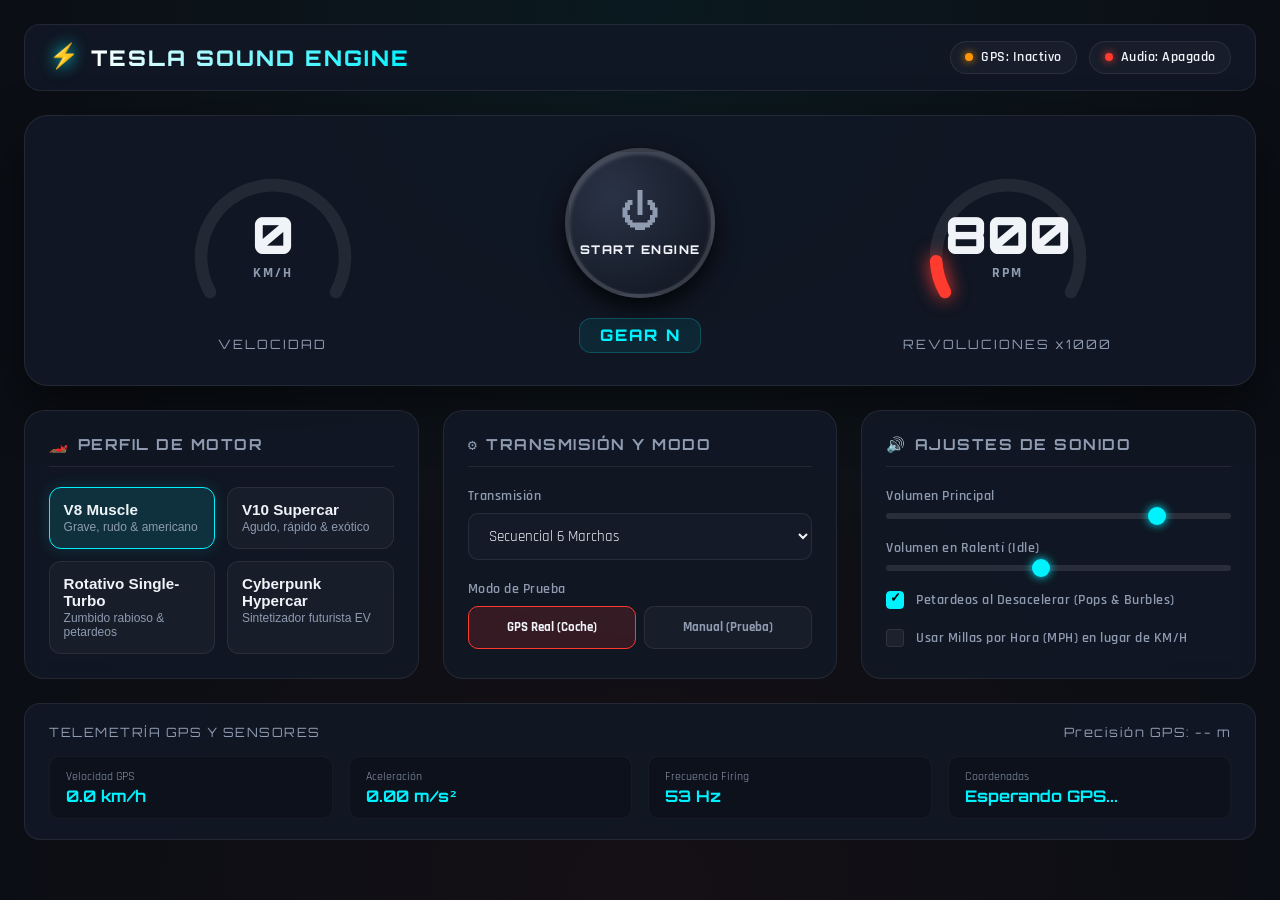
==== index.html @ ee9e255f "Initial commit: Tesla Engine Sound Simulator" ====
<!DOCTYPE html>
<html lang="es">
<head>
  <meta charset="UTF-8" />
  <meta name="viewport" content="width=device-width, initial-scale=1.0, maximum-scale=1.0, user-scalable=no" />
  <title>Tesla Engine Sound Simulator</title>
  <link rel="stylesheet" href="styles.css" />
  <link rel="preconnect" href="https://fonts.googleapis.com">
  <link rel="preconnect" href="https://fonts.gstatic.com" crossorigin>
  <link href="https://fonts.googleapis.com/css2?family=Orbitron:wght@400;600;800;900&family=Rajdhani:wght@500;600;700&display=swap" rel="stylesheet">
</head>
<body>
  <div class="app-container">
    <!-- Header Bar -->
    <header class="top-bar">
      <div class="brand">
        <span class="logo-icon">⚡</span>
        <h1>TESLA SOUND ENGINE</h1>
      </div>
      <div class="status-badges">
        <div id="gps-status" class="badge badge-warning">
          <span class="dot"></span> <span id="gps-status-text">GPS: Inactivo</span>
        </div>
        <div id="audio-status" class="badge badge-danger">
          <span class="dot"></span> <span id="audio-status-text">Audio: Apagado</span>
        </div>
      </div>
    </header>

    <!-- Main Dashboard -->
    <main class="dashboard">
      <!-- Instrument Cluster -->
      <section class="cluster">
        <!-- Speedometer Gauge -->
        <div class="gauge-card speed-card">
          <div class="gauge-display">
            <svg class="gauge-svg" viewBox="0 0 200 200">
              <path class="gauge-bg" d="M 30 160 A 80 80 0 1 1 170 160" />
              <path id="speed-gauge-fill" class="gauge-fill speed-fill" d="M 30 160 A 80 80 0 1 1 170 160" stroke-dasharray="380" stroke-dashoffset="380" />
            </svg>
            <div class="gauge-center">
              <span id="speed-value" class="value-huge">0</span>
              <span id="unit-label" class="unit-text">KM/H</span>
            </div>
          </div>
          <div class="gauge-footer">VELOCIDAD</div>
        </div>

        <!-- Start / Ignition Power Button -->
        <div class="ignition-center">
          <button id="btn-ignition" class="ignition-btn">
            <div class="btn-inner">
              <span class="power-icon">⏻</span>
              <span class="btn-text" id="ignition-text">START ENGINE</span>
            </div>
          </button>
          <div class="gear-badge" id="gear-indicator">GEAR N</div>
        </div>

        <!-- Tachometer (RPM) Gauge -->
        <div class="gauge-card rpm-card">
          <div class="gauge-display">
            <svg class="gauge-svg" viewBox="0 0 200 200">
              <path class="gauge-bg" d="M 30 160 A 80 80 0 1 1 170 160" />
              <path id="rpm-gauge-fill" class="gauge-fill rpm-fill" d="M 30 160 A 80 80 0 1 1 170 160" stroke-dasharray="380" stroke-dashoffset="380" />
            </svg>
            <div class="gauge-center">
              <span id="rpm-value" class="value-huge">800</span>
              <span class="unit-text">RPM</span>
            </div>
          </div>
          <div class="gauge-footer">REVOLUCIONES x1000</div>
        </div>
      </section>

      <!-- Control Panels & Settings -->
      <section class="controls-grid">
        <!-- Sound & Engine Preset Selection -->
        <div class="panel-card">
          <h3><span class="icon">🏎️</span> PERFIL DE MOTOR</h3>
          <div class="preset-buttons">
            <button class="preset-btn active" data-preset="v8_muscle">
              <span class="p-name">V8 Muscle</span>
              <span class="p-desc">Grave, rudo & americano</span>
            </button>
            <button class="preset-btn" data-preset="v10_exotic">
              <span class="p-name">V10 Supercar</span>
              <span class="p-desc">Agudo, rápido & exótico</span>
            </button>
            <button class="preset-btn" data-preset="rotary_turbo">
              <span class="p-name">Rotativo Single-Turbo</span>
              <span class="p-desc">Zumbido rabioso & petardeos</span>
            </button>
            <button class="preset-btn" data-preset="cyber_hyper">
              <span class="p-name">Cyberpunk Hypercar</span>
              <span class="p-desc">Sintetizador futurista EV</span>
            </button>
          </div>
        </div>

        <!-- Mode & Transmission Settings -->
        <div class="panel-card">
          <h3><span class="icon">⚙️</span> TRANSMISIÓN Y MODO</h3>
          
          <div class="setting-row">
            <label>Transmisión</label>
            <select id="transmission-select" class="custom-select">
              <option value="auto_6">Secuencial 6 Marchas</option>
              <option value="auto_7">Doble Embrague 7 Marchas</option>
              <option value="direct">Transmisión Directa EV (1 Marcha)</option>
            </select>
          </div>

          <div class="setting-row">
            <label>Modo de Prueba</label>
            <div class="toggle-group">
              <button id="mode-gps" class="toggle-btn active">GPS Real (Coche)</button>
              <button id="mode-demo" class="toggle-btn">Manual (Prueba)</button>
            </div>
          </div>

          <!-- Manual Demo Throttle Slider (Shown only when in Manual mode) -->
          <div id="demo-controls" class="demo-slider-box hidden">
            <div class="slider-header">
              <span>Acelerador Manual (Demo)</span>
              <span id="demo-throttle-val">0%</span>
            </div>
            <input type="range" id="throttle-slider" min="0" max="100" value="0" class="custom-range" />
            <p class="help-hint">💡 O usa las teclas [FLECHA ARRIBA] o [W] en la computadora.</p>
          </div>
        </div>

        <!-- Audio Adjustments & FX -->
        <div class="panel-card">
          <h3><span class="icon">🔊</span> AJUSTES DE SONIDO</h3>
          
          <div class="setting-row">
            <label for="master-volume">Volumen Principal</label>
            <input type="range" id="master-volume" min="0" max="100" value="80" class="custom-range" />
          </div>

          <div class="setting-row">
            <label for="idle-volume">Volumen en Ralentí (Idle)</label>
            <input type="range" id="idle-volume" min="10" max="100" value="50" class="custom-range" />
          </div>

          <div class="setting-row checkbox-row">
            <label class="checkbox-container">
              <input type="checkbox" id="pop-fx-toggle" checked />
              <span class="checkmark"></span>
              Petardeos al Desacelerar (Pops & Burbles)
            </label>
          </div>

          <div class="setting-row checkbox-row">
            <label class="checkbox-container">
              <input type="checkbox" id="unit-toggle" />
              <span class="checkmark"></span>
              Usar Millas por Hora (MPH) en lugar de KM/H
            </label>
          </div>
        </div>
      </section>

      <!-- GPS & Telemetry Live Debug Drawer -->
      <section class="telemetry-panel">
        <div class="telemetry-header">
          <span>TELEMETRÍA GPS Y SENSORES</span>
          <span id="telemetry-accuracy">Precisión GPS: -- m</span>
        </div>
        <div class="telemetry-grid">
          <div class="t-item">
            <span class="t-label">Velocidad GPS</span>
            <span id="t-gps-speed" class="t-val">0.0 km/h</span>
          </div>
          <div class="t-item">
            <span class="t-label">Aceleración</span>
            <span id="t-accel" class="t-val">0.00 m/s²</span>
          </div>
          <div class="t-item">
            <span class="t-label">Frecuencia Firing</span>
            <span id="t-freq" class="t-val">0 Hz</span>
          </div>
          <div class="t-item">
            <span class="t-label">Coordenadas</span>
            <span id="t-coords" class="t-val">Esperando GPS...</span>
          </div>
        </div>
      </section>
    </main>
  </div>

  <script src="audio-engine.js"></script>
  <script src="app.js"></script>
</body>
</html>
---- styles.css ----
:root {
  --bg-color: #0b0e14;
  --panel-bg: rgba(18, 24, 38, 0.85);
  --border-color: rgba(255, 255, 255, 0.08);
  --accent-cyan: #00f2ff;
  --accent-red: #ff3b30;
  --accent-amber: #ff9500;
  --accent-green: #34c759;
  --text-main: #f0f4f8;
  --text-muted: #8e9bb0;
  --font-family: 'Rajdhani', sans-serif;
  --font-tech: 'Orbitron', monospace;
}

* {
  box-sizing: border-box;
  margin: 0;
  padding: 0;
  user-select: none;
  -webkit-user-select: none;
}

body {
  background-color: var(--bg-color);
  background-image: 
    radial-gradient(circle at 50% 0%, rgba(0, 242, 255, 0.05) 0%, transparent 60%),
    radial-gradient(circle at 50% 100%, rgba(255, 59, 48, 0.04) 0%, transparent 60%);
  color: var(--text-main);
  font-family: var(--font-family);
  min-height: 100vh;
  display: flex;
  justify-content: center;
  align-items: center;
  overflow-x: hidden;
}

.app-container {
  width: 100%;
  max-width: 1280px;
  min-height: 100vh;
  display: flex;
  flex-direction: column;
  padding: 1.5rem;
  gap: 1.5rem;
}

/* Header */
.top-bar {
  display: flex;
  justify-content: space-between;
  align-items: center;
  padding: 1rem 1.5rem;
  background: var(--panel-bg);
  border: 1px solid var(--border-color);
  border-radius: 16px;
  backdrop-filter: blur(12px);
}

.brand {
  display: flex;
  align-items: center;
  gap: 0.75rem;
}

.brand h1 {
  font-family: var(--font-tech);
  font-size: 1.35rem;
  font-weight: 800;
  letter-spacing: 2px;
  background: linear-gradient(90deg, #ffffff, var(--accent-cyan));
  -webkit-background-clip: text;
  -webkit-text-fill-color: transparent;
}

.logo-icon {
  font-size: 1.5rem;
  color: var(--accent-cyan);
  filter: drop-shadow(0 0 8px var(--accent-cyan));
}

.status-badges {
  display: flex;
  gap: 0.75rem;
}

.badge {
  display: flex;
  align-items: center;
  gap: 0.5rem;
  padding: 0.4rem 0.9rem;
  border-radius: 20px;
  font-size: 0.85rem;
  font-weight: 600;
  letter-spacing: 0.5px;
  background: rgba(255, 255, 255, 0.03);
  border: 1px solid var(--border-color);
}

.badge .dot {
  width: 8px;
  height: 8px;
  border-radius: 50%;
}

.badge-success .dot { background-color: var(--accent-green); box-shadow: 0 0 8px var(--accent-green); }
.badge-warning .dot { background-color: var(--accent-amber); box-shadow: 0 0 8px var(--accent-amber); }
.badge-danger .dot { background-color: var(--accent-red); box-shadow: 0 0 8px var(--accent-red); }

/* Dashboard main grid */
.dashboard {
  display: flex;
  flex-direction: column;
  gap: 1.5rem;
  flex: 1;
}

/* Cluster */
.cluster {
  display: grid;
  grid-template-columns: 1fr 240px 1fr;
  align-items: center;
  gap: 1.5rem;
  background: var(--panel-bg);
  border: 1px solid var(--border-color);
  border-radius: 24px;
  padding: 2rem 1.5rem;
  position: relative;
  box-shadow: 0 20px 50px rgba(0, 0, 0, 0.5);
}

.gauge-card {
  display: flex;
  flex-direction: column;
  align-items: center;
  justify-content: center;
  position: relative;
}

.gauge-display {
  position: relative;
  width: 220px;
  height: 180px;
  display: flex;
  justify-content: center;
  align-items: center;
}

.gauge-svg {
  width: 100%;
  height: 100%;
  transform: rotate(0deg);
}

.gauge-bg {
  fill: none;
  stroke: rgba(255, 255, 255, 0.08);
  stroke-width: 14;
  stroke-linecap: round;
}

.gauge-fill {
  fill: none;
  stroke-width: 14;
  stroke-linecap: round;
  transition: stroke-dashoffset 0.1s ease-out;
}

.speed-fill {
  stroke: var(--accent-cyan);
  filter: drop-shadow(0 0 10px var(--accent-cyan));
}

.rpm-fill {
  stroke: var(--accent-red);
  filter: drop-shadow(0 0 10px var(--accent-red));
}

.gauge-center {
  position: absolute;
  top: 50%;
  left: 50%;
  transform: translate(-50%, -40%);
  text-align: center;
  display: flex;
  flex-direction: column;
  align-items: center;
}

.value-huge {
  font-family: var(--font-tech);
  font-size: 3.2rem;
  font-weight: 900;
  line-height: 1;
  letter-spacing: -1px;
}

.unit-text {
  font-size: 0.9rem;
  font-weight: 700;
  color: var(--text-muted);
  letter-spacing: 2px;
  margin-top: 4px;
}

.gauge-footer {
  font-family: var(--font-tech);
  font-size: 0.8rem;
  letter-spacing: 2px;
  color: var(--text-muted);
  margin-top: 0.5rem;
}

/* Center Ignition Switch */
.ignition-center {
  display: flex;
  flex-direction: column;
  align-items: center;
  gap: 1.25rem;
}

.ignition-btn {
  width: 150px;
  height: 150px;
  border-radius: 50%;
  border: 4px solid rgba(255, 255, 255, 0.15);
  background: radial-gradient(circle at 30% 30%, #2a3346, #0e131d);
  cursor: pointer;
  box-shadow: 
    0 10px 25px rgba(0, 0, 0, 0.8),
    inset 0 2px 4px rgba(255, 255, 255, 0.2);
  transition: all 0.3s cubic-bezier(0.175, 0.885, 0.32, 1.275);
  outline: none;
}

.ignition-btn:hover {
  transform: scale(1.05);
  border-color: rgba(0, 242, 255, 0.4);
}

.ignition-btn.active {
  border-color: var(--accent-cyan);
  box-shadow: 
    0 0 35px rgba(0, 242, 255, 0.6),
    inset 0 0 15px rgba(0, 242, 255, 0.4);
}

.ignition-btn.active .power-icon {
  color: var(--accent-cyan);
  text-shadow: 0 0 15px var(--accent-cyan);
}

.btn-inner {
  display: flex;
  flex-direction: column;
  align-items: center;
  justify-content: center;
  gap: 0.5rem;
}

.power-icon {
  font-size: 2.5rem;
  color: var(--text-muted);
  transition: color 0.3s ease;
}

.btn-text {
  font-family: var(--font-tech);
  font-size: 0.75rem;
  font-weight: 800;
  letter-spacing: 1.5px;
  color: var(--text-main);
}

.gear-badge {
  font-family: var(--font-tech);
  font-size: 1rem;
  font-weight: 800;
  letter-spacing: 2px;
  padding: 0.4rem 1.2rem;
  border-radius: 12px;
  background: rgba(0, 242, 255, 0.08);
  border: 1px solid rgba(0, 242, 255, 0.2);
  color: var(--accent-cyan);
}

/* Control Panels Grid */
.controls-grid {
  display: grid;
  grid-template-columns: repeat(auto-fit, minmax(320px, 1fr));
  gap: 1.5rem;
}

.panel-card {
  background: var(--panel-bg);
  border: 1px solid var(--border-color);
  border-radius: 20px;
  padding: 1.5rem;
  display: flex;
  flex-direction: column;
  gap: 1.25rem;
  backdrop-filter: blur(10px);
}

.panel-card h3 {
  font-family: var(--font-tech);
  font-size: 0.95rem;
  letter-spacing: 1.5px;
  color: var(--text-muted);
  display: flex;
  align-items: center;
  gap: 0.5rem;
  border-bottom: 1px solid var(--border-color);
  padding-bottom: 0.75rem;
}

/* Preset buttons */
.preset-buttons {
  display: grid;
  grid-template-columns: 1fr 1fr;
  gap: 0.75rem;
}

.preset-btn {
  display: flex;
  flex-direction: column;
  align-items: flex-start;
  padding: 0.85rem;
  border-radius: 12px;
  background: rgba(255, 255, 255, 0.03);
  border: 1px solid var(--border-color);
  color: var(--text-main);
  cursor: pointer;
  transition: all 0.2s ease;
  text-align: left;
}

.preset-btn:hover {
  background: rgba(255, 255, 255, 0.07);
}

.preset-btn.active {
  background: rgba(0, 242, 255, 0.12);
  border-color: var(--accent-cyan);
  box-shadow: 0 0 15px rgba(0, 242, 255, 0.15);
}

.preset-btn .p-name {
  font-weight: 700;
  font-size: 0.95rem;
}

.preset-btn .p-desc {
  font-size: 0.75rem;
  color: var(--text-muted);
  margin-top: 2px;
}

/* Settings Form Controls */
.setting-row {
  display: flex;
  flex-direction: column;
  gap: 0.5rem;
}

.setting-row label {
  font-size: 0.85rem;
  font-weight: 600;
  color: var(--text-muted);
  letter-spacing: 0.5px;
}

.custom-select {
  width: 100%;
  padding: 0.75rem 1rem;
  border-radius: 10px;
  background: #141a27;
  border: 1px solid var(--border-color);
  color: var(--text-main);
  font-family: var(--font-family);
  font-size: 0.95rem;
  outline: none;
}

.toggle-group {
  display: grid;
  grid-template-columns: 1fr 1fr;
  gap: 0.5rem;
}

.toggle-btn {
  padding: 0.75rem;
  border-radius: 10px;
  background: rgba(255, 255, 255, 0.03);
  border: 1px solid var(--border-color);
  color: var(--text-muted);
  font-family: var(--font-family);
  font-weight: 700;
  cursor: pointer;
  transition: all 0.2s ease;
}

.toggle-btn.active {
  background: rgba(255, 59, 48, 0.15);
  border-color: var(--accent-red);
  color: var(--text-main);
}

/* Custom Sliders */
.custom-range {
  width: 100%;
  height: 6px;
  border-radius: 3px;
  background: rgba(255, 255, 255, 0.1);
  outline: none;
  -webkit-appearance: none;
}

.custom-range::-webkit-slider-thumb {
  -webkit-appearance: none;
  width: 18px;
  height: 18px;
  border-radius: 50%;
  background: var(--accent-cyan);
  cursor: pointer;
  box-shadow: 0 0 10px var(--accent-cyan);
}

.demo-slider-box {
  background: rgba(0, 0, 0, 0.3);
  padding: 1rem;
  border-radius: 12px;
  border: 1px dashed rgba(255, 255, 255, 0.15);
  display: flex;
  flex-direction: column;
  gap: 0.75rem;
}

.demo-slider-box.hidden {
  display: none;
}

.slider-header {
  display: flex;
  justify-content: space-between;
  font-size: 0.85rem;
  font-weight: 700;
}

.help-hint {
  font-size: 0.75rem;
  color: var(--accent-amber);
}

/* Checkbox */
.checkbox-row {
  flex-direction: row;
  align-items: center;
}

.checkbox-container {
  display: flex;
  align-items: center;
  gap: 0.75rem;
  cursor: pointer;
  font-size: 0.85rem;
  font-weight: 600;
}

.checkbox-container input {
  display: none;
}

.checkmark {
  width: 18px;
  height: 18px;
  border-radius: 4px;
  border: 1px solid var(--border-color);
  background: rgba(255, 255, 255, 0.05);
  position: relative;
}

.checkbox-container input:checked ~ .checkmark {
  background: var(--accent-cyan);
  border-color: var(--accent-cyan);
}

.checkbox-container input:checked ~ .checkmark::after {
  content: '✓';
  position: absolute;
  top: -2px;
  left: 3px;
  color: #000;
  font-weight: 900;
  font-size: 13px;
}

/* Telemetry Drawer */
.telemetry-panel {
  background: var(--panel-bg);
  border: 1px solid var(--border-color);
  border-radius: 16px;
  padding: 1.25rem 1.5rem;
  display: flex;
  flex-direction: column;
  gap: 1rem;
}

.telemetry-header {
  display: flex;
  justify-content: space-between;
  font-family: var(--font-tech);
  font-size: 0.8rem;
  letter-spacing: 1.5px;
  color: var(--text-muted);
}

.telemetry-grid {
  display: grid;
  grid-template-columns: repeat(auto-fit, minmax(180px, 1fr));
  gap: 1rem;
}

.t-item {
  display: flex;
  flex-direction: column;
  background: rgba(0, 0, 0, 0.2);
  padding: 0.75rem 1rem;
  border-radius: 10px;
  border: 1px solid rgba(255, 255, 255, 0.04);
}

.t-label {
  font-size: 0.75rem;
  color: var(--text-muted);
  margin-bottom: 2px;
}

.t-val {
  font-family: var(--font-tech);
  font-size: 1rem;
  font-weight: 700;
  color: var(--accent-cyan);
}

/* Responsive queries */
@media (max-width: 900px) {
  .cluster {
    grid-template-columns: 1fr;
    gap: 2rem;
  }
  .ignition-center {
    order: -1;
  }
}
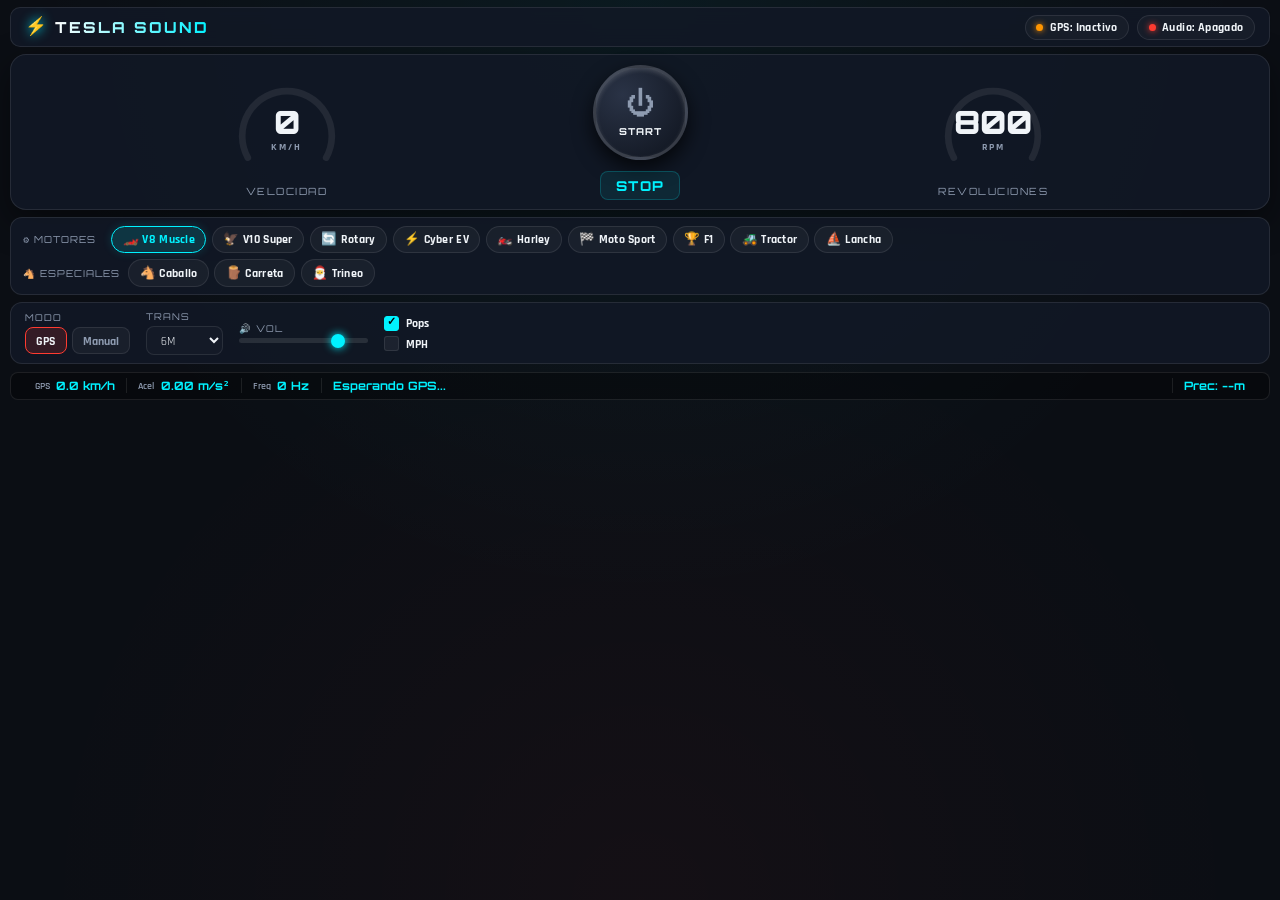
==== commit 7b988549: "feat: v3 - fix RPM 3x, compact Tesla UI, 5 new engine presets (Harley/Moto/F1/Tractor/Lancha), rhyth" ====
--- a/index.html
+++ b/index.html
@@ -3,194 +3,189 @@
 <head>
   <meta charset="UTF-8" />
   <meta name="viewport" content="width=device-width, initial-scale=1.0, maximum-scale=1.0, user-scalable=no" />
-  <title>Tesla Engine Sound Simulator</title>
+  <title>Tesla Engine Sound</title>
   <link rel="stylesheet" href="styles.css" />
   <link rel="preconnect" href="https://fonts.googleapis.com">
   <link rel="preconnect" href="https://fonts.gstatic.com" crossorigin>
-  <link href="https://fonts.googleapis.com/css2?family=Orbitron:wght@400;600;800;900&family=Rajdhani:wght@500;600;700&display=swap" rel="stylesheet">
+  <link href="https://fonts.googleapis.com/css2?family=Orbitron:wght@400;700;900&family=Rajdhani:wght@500;600;700&display=swap" rel="stylesheet">
 </head>
 <body>
   <div class="app-container">
-    <!-- Header Bar -->
+
+    <!-- ── HEADER ───────────────────────────────────────────────────────── -->
     <header class="top-bar">
       <div class="brand">
         <span class="logo-icon">⚡</span>
-        <h1>TESLA SOUND ENGINE</h1>
+        <h1>TESLA SOUND</h1>
       </div>
       <div class="status-badges">
         <div id="gps-status" class="badge badge-warning">
-          <span class="dot"></span> <span id="gps-status-text">GPS: Inactivo</span>
+          <span class="dot"></span><span id="gps-status-text">GPS: Inactivo</span>
         </div>
         <div id="audio-status" class="badge badge-danger">
-          <span class="dot"></span> <span id="audio-status-text">Audio: Apagado</span>
+          <span class="dot"></span><span id="audio-status-text">Audio: Apagado</span>
         </div>
       </div>
     </header>
 
-    <!-- Main Dashboard -->
-    <main class="dashboard">
-      <!-- Instrument Cluster -->
-      <section class="cluster">
-        <!-- Speedometer Gauge -->
-        <div class="gauge-card speed-card">
-          <div class="gauge-display">
-            <svg class="gauge-svg" viewBox="0 0 200 200">
-              <path class="gauge-bg" d="M 30 160 A 80 80 0 1 1 170 160" />
-              <path id="speed-gauge-fill" class="gauge-fill speed-fill" d="M 30 160 A 80 80 0 1 1 170 160" stroke-dasharray="380" stroke-dashoffset="380" />
-            </svg>
-            <div class="gauge-center">
-              <span id="speed-value" class="value-huge">0</span>
-              <span id="unit-label" class="unit-text">KM/H</span>
-            </div>
-          </div>
-          <div class="gauge-footer">VELOCIDAD</div>
-        </div>
+    <!-- ── CLUSTER (Gauges + Ignition) ──────────────────────────────────── -->
+    <section class="cluster">
 
-        <!-- Start / Ignition Power Button -->
-        <div class="ignition-center">
-          <button id="btn-ignition" class="ignition-btn">
-            <div class="btn-inner">
-              <span class="power-icon">⏻</span>
-              <span class="btn-text" id="ignition-text">START ENGINE</span>
-            </div>
-          </button>
-          <div class="gear-badge" id="gear-indicator">GEAR N</div>
-        </div>
-
-        <!-- Tachometer (RPM) Gauge -->
-        <div class="gauge-card rpm-card">
-          <div class="gauge-display">
-            <svg class="gauge-svg" viewBox="0 0 200 200">
-              <path class="gauge-bg" d="M 30 160 A 80 80 0 1 1 170 160" />
-              <path id="rpm-gauge-fill" class="gauge-fill rpm-fill" d="M 30 160 A 80 80 0 1 1 170 160" stroke-dasharray="380" stroke-dashoffset="380" />
-            </svg>
-            <div class="gauge-center">
-              <span id="rpm-value" class="value-huge">800</span>
-              <span class="unit-text">RPM</span>
-            </div>
-          </div>
-          <div class="gauge-footer">REVOLUCIONES x1000</div>
-        </div>
-      </section>
-
-      <!-- Control Panels & Settings -->
-      <section class="controls-grid">
-        <!-- Sound & Engine Preset Selection -->
-        <div class="panel-card">
-          <h3><span class="icon">🏎️</span> PERFIL DE MOTOR</h3>
-          <div class="preset-buttons">
-            <button class="preset-btn active" data-preset="v8_muscle">
-              <span class="p-name">V8 Muscle</span>
-              <span class="p-desc">Grave, rudo & americano</span>
-            </button>
-            <button class="preset-btn" data-preset="v10_exotic">
-              <span class="p-name">V10 Supercar</span>
-              <span class="p-desc">Agudo, rápido & exótico</span>
-            </button>
-            <button class="preset-btn" data-preset="rotary_turbo">
-              <span class="p-name">Rotativo Single-Turbo</span>
-              <span class="p-desc">Zumbido rabioso & petardeos</span>
-            </button>
-            <button class="preset-btn" data-preset="cyber_hyper">
-              <span class="p-name">Cyberpunk Hypercar</span>
-              <span class="p-desc">Sintetizador futurista EV</span>
-            </button>
+      <!-- Velocímetro -->
+      <div class="gauge-card">
+        <div class="gauge-display">
+          <svg class="gauge-svg" viewBox="0 0 200 200">
+            <path class="gauge-bg" d="M 30 160 A 80 80 0 1 1 170 160" />
+            <path id="speed-gauge-fill" class="gauge-fill speed-fill"
+                  d="M 30 160 A 80 80 0 1 1 170 160"
+                  stroke-dasharray="380" stroke-dashoffset="380" />
+          </svg>
+          <div class="gauge-center">
+            <span id="speed-value" class="value-huge">0</span>
+            <span id="unit-label" class="unit-text">KM/H</span>
           </div>
         </div>
+        <div class="gauge-footer">VELOCIDAD</div>
+      </div>
 
-        <!-- Mode & Transmission Settings -->
-        <div class="panel-card">
-          <h3><span class="icon">⚙️</span> TRANSMISIÓN Y MODO</h3>
-          
-          <div class="setting-row">
-            <label>Transmisión</label>
-            <select id="transmission-select" class="custom-select">
-              <option value="auto_6">Secuencial 6 Marchas</option>
-              <option value="auto_7">Doble Embrague 7 Marchas</option>
-              <option value="direct">Transmisión Directa EV (1 Marcha)</option>
-            </select>
+      <!-- Botón de encendido central -->
+      <div class="ignition-center">
+        <button id="btn-ignition" class="ignition-btn">
+          <div class="btn-inner">
+            <span class="power-icon">⏻</span>
+            <span class="btn-text" id="ignition-text">START</span>
           </div>
+        </button>
+        <div class="gear-badge" id="gear-indicator">STOP</div>
+      </div>
 
-          <div class="setting-row">
-            <label>Modo de Prueba</label>
-            <div class="toggle-group">
-              <button id="mode-gps" class="toggle-btn active">GPS Real (Coche)</button>
-              <button id="mode-demo" class="toggle-btn">Manual (Prueba)</button>
-            </div>
-          </div>
-
-          <!-- Manual Demo Throttle Slider (Shown only when in Manual mode) -->
-          <div id="demo-controls" class="demo-slider-box hidden">
-            <div class="slider-header">
-              <span>Acelerador Manual (Demo)</span>
-              <span id="demo-throttle-val">0%</span>
-            </div>
-            <input type="range" id="throttle-slider" min="0" max="100" value="0" class="custom-range" />
-            <p class="help-hint">💡 O usa las teclas [FLECHA ARRIBA] o [W] en la computadora.</p>
+      <!-- Tacómetro / BPM -->
+      <div class="gauge-card">
+        <div class="gauge-display">
+          <svg class="gauge-svg" viewBox="0 0 200 200">
+            <path class="gauge-bg" d="M 30 160 A 80 80 0 1 1 170 160" />
+            <path id="rpm-gauge-fill" class="gauge-fill rpm-fill"
+                  d="M 30 160 A 80 80 0 1 1 170 160"
+                  stroke-dasharray="380" stroke-dashoffset="380" />
+          </svg>
+          <div class="gauge-center">
+            <span id="rpm-value" class="value-huge">800</span>
+            <span id="rpm-label" class="unit-text">RPM</span>
           </div>
         </div>
+        <div class="gauge-footer">REVOLUCIONES</div>
+      </div>
 
-        <!-- Audio Adjustments & FX -->
-        <div class="panel-card">
-          <h3><span class="icon">🔊</span> AJUSTES DE SONIDO</h3>
-          
-          <div class="setting-row">
-            <label for="master-volume">Volumen Principal</label>
-            <input type="range" id="master-volume" min="0" max="100" value="80" class="custom-range" />
-          </div>
+    </section>
 
-          <div class="setting-row">
-            <label for="idle-volume">Volumen en Ralentí (Idle)</label>
-            <input type="range" id="idle-volume" min="10" max="100" value="50" class="custom-range" />
-          </div>
+    <!-- ── PRESETS ───────────────────────────────────────────────────────── -->
+    <section class="preset-section">
 
-          <div class="setting-row checkbox-row">
-            <label class="checkbox-container">
-              <input type="checkbox" id="pop-fx-toggle" checked />
-              <span class="checkmark"></span>
-              Petardeos al Desacelerar (Pops & Burbles)
-            </label>
-          </div>
+      <!-- Motores -->
+      <div class="preset-group">
+        <span class="group-label">⚙️ MOTORES</span>
+        <div class="preset-chips">
+          <button class="chip active" data-preset="v8_muscle">🏎️ V8 Muscle</button>
+          <button class="chip" data-preset="v10_exotic">🦅 V10 Super</button>
+          <button class="chip" data-preset="rotary_turbo">🔄 Rotary</button>
+          <button class="chip" data-preset="cyber_hyper">⚡ Cyber EV</button>
+          <button class="chip" data-preset="harley">🏍️ Harley</button>
+          <button class="chip" data-preset="moto_sport">🏁 Moto Sport</button>
+          <button class="chip" data-preset="f1">🏆 F1</button>
+          <button class="chip" data-preset="tractor">🚜 Tractor</button>
+          <button class="chip" data-preset="lancha">⛵ Lancha</button>
+        </div>
+      </div>
 
-          <div class="setting-row checkbox-row">
-            <label class="checkbox-container">
-              <input type="checkbox" id="unit-toggle" />
-              <span class="checkmark"></span>
-              Usar Millas por Hora (MPH) en lugar de KM/H
-            </label>
-          </div>
+      <!-- Vehículos especiales -->
+      <div class="preset-group">
+        <span class="group-label">🐴 ESPECIALES</span>
+        <div class="preset-chips">
+          <button class="chip" data-preset="horse">🐴 Caballo</button>
+          <button class="chip" data-preset="carreta">🪵 Carreta</button>
+          <button class="chip" data-preset="sleigh">🎅 Trineo</button>
         </div>
-      </section>
+      </div>
 
-      <!-- GPS & Telemetry Live Debug Drawer -->
-      <section class="telemetry-panel">
-        <div class="telemetry-header">
-          <span>TELEMETRÍA GPS Y SENSORES</span>
-          <span id="telemetry-accuracy">Precisión GPS: -- m</span>
+    </section>
+
+    <!-- ── SETTINGS BAR ──────────────────────────────────────────────────── -->
+    <section class="settings-bar">
+
+      <!-- Modo GPS / Demo -->
+      <div class="sbar-group">
+        <span class="sbar-label">MODO</span>
+        <div class="toggle-group">
+          <button id="mode-gps" class="toggle-btn active">GPS</button>
+          <button id="mode-demo" class="toggle-btn">Manual</button>
         </div>
-        <div class="telemetry-grid">
-          <div class="t-item">
-            <span class="t-label">Velocidad GPS</span>
-            <span id="t-gps-speed" class="t-val">0.0 km/h</span>
-          </div>
-          <div class="t-item">
-            <span class="t-label">Aceleración</span>
-            <span id="t-accel" class="t-val">0.00 m/s²</span>
-          </div>
-          <div class="t-item">
-            <span class="t-label">Frecuencia Firing</span>
-            <span id="t-freq" class="t-val">0 Hz</span>
-          </div>
-          <div class="t-item">
-            <span class="t-label">Coordenadas</span>
-            <span id="t-coords" class="t-val">Esperando GPS...</span>
-          </div>
-        </div>
-      </section>
-    </main>
+      </div>
+
+      <!-- Transmisión -->
+      <div class="sbar-group" id="transmission-group">
+        <span class="sbar-label">TRANS</span>
+        <select id="transmission-select" class="custom-select">
+          <option value="auto_6">6M</option>
+          <option value="auto_7">7M DCT</option>
+          <option value="direct">EV</option>
+        </select>
+      </div>
+
+      <!-- Volumen -->
+      <div class="sbar-group vol-group">
+        <span class="sbar-label">🔊 VOL</span>
+        <input type="range" id="master-volume" min="0" max="100" value="80" class="custom-range" />
+      </div>
+
+      <!-- Checkboxes compactos -->
+      <div class="sbar-checks">
+        <label class="mini-check">
+          <input type="checkbox" id="pop-fx-toggle" checked />
+          <span class="checkmark"></span>Pops
+        </label>
+        <label class="mini-check">
+          <input type="checkbox" id="unit-toggle" />
+          <span class="checkmark"></span>MPH
+        </label>
+      </div>
+
+      <!-- Throttle demo (oculto por defecto) -->
+      <div id="demo-controls" class="sbar-group demo-inline hidden">
+        <span class="sbar-label">ACEL <span id="demo-throttle-val">0%</span></span>
+        <input type="range" id="throttle-slider" min="0" max="100" value="0" class="custom-range" />
+      </div>
+
+    </section>
+
+    <!-- ── TELEMETRÍA (barra compacta) ───────────────────────────────────── -->
+    <section class="telemetry-bar">
+      <div class="tbar-item">
+        <span class="tbar-label">GPS</span>
+        <span id="t-gps-speed" class="tbar-val">0.0 km/h</span>
+      </div>
+      <div class="tbar-item">
+        <span class="tbar-label">Acel</span>
+        <span id="t-accel" class="tbar-val">0.00 m/s²</span>
+      </div>
+      <div class="tbar-item">
+        <span class="tbar-label">Freq</span>
+        <span id="t-freq" class="tbar-val">0 Hz</span>
+      </div>
+      <div class="tbar-item tbar-coords">
+        <span id="t-coords" class="tbar-val">Esperando GPS...</span>
+      </div>
+      <div class="tbar-item">
+        <span id="telemetry-accuracy" class="tbar-val">Prec: --m</span>
+      </div>
+    </section>
+
+    <!-- Input oculto para idle volume (mantenido por compatibilidad JS) -->
+    <input type="range" id="idle-volume" min="10" max="100" value="50" style="display:none;" />
+
   </div>
 
   <script src="audio-engine.js"></script>
+  <script src="rhythmic-engine.js"></script>
   <script src="app.js"></script>
 </body>
 </html>
--- a/styles.css
+++ b/styles.css
@@ -1,554 +1,382 @@
+/* ════════════════════════════════════════════════════════════════════════════
+   Tesla Sound Engine — Styles v3 (Compact Tesla Screen Edition)
+   Target: ~1200×900px (Model 3/Y browser). Total height ≈ 460-480px.
+   ════════════════════════════════════════════════════════════════════════════ */
 :root {
-  --bg-color: #0b0e14;
-  --panel-bg: rgba(18, 24, 38, 0.85);
-  --border-color: rgba(255, 255, 255, 0.08);
-  --accent-cyan: #00f2ff;
-  --accent-red: #ff3b30;
-  --accent-amber: #ff9500;
-  --accent-green: #34c759;
-  --text-main: #f0f4f8;
-  --text-muted: #8e9bb0;
-  --font-family: 'Rajdhani', sans-serif;
-  --font-tech: 'Orbitron', monospace;
-}
-
-* {
-  box-sizing: border-box;
-  margin: 0;
-  padding: 0;
-  user-select: none;
-  -webkit-user-select: none;
-}
+  --bg:        #0b0e14;
+  --panel:     rgba(18, 24, 38, 0.88);
+  --border:    rgba(255, 255, 255, 0.09);
+  --cyan:      #00f2ff;
+  --red:       #ff3b30;
+  --amber:     #ff9500;
+  --green:     #34c759;
+  --text:      #f0f4f8;
+  --muted:     #8e9bb0;
+  --font:      'Rajdhani', sans-serif;
+  --tech:      'Orbitron', monospace;
+}
+
+* { box-sizing: border-box; margin: 0; padding: 0; user-select: none; -webkit-user-select: none; }
 
 body {
-  background-color: var(--bg-color);
-  background-image: 
-    radial-gradient(circle at 50% 0%, rgba(0, 242, 255, 0.05) 0%, transparent 60%),
-    radial-gradient(circle at 50% 100%, rgba(255, 59, 48, 0.04) 0%, transparent 60%);
-  color: var(--text-main);
-  font-family: var(--font-family);
+  background-color: var(--bg);
+  background-image:
+    radial-gradient(circle at 50% 0%,   rgba(0,242,255,.05) 0%, transparent 55%),
+    radial-gradient(circle at 50% 100%, rgba(255,59,48,.04)  0%, transparent 55%);
+  color: var(--text);
+  font-family: var(--font);
   min-height: 100vh;
   display: flex;
   justify-content: center;
-  align-items: center;
+  align-items: flex-start;
   overflow-x: hidden;
 }
 
+/* ── APP CONTAINER ──────────────────────────────────────────────────────── */
 .app-container {
   width: 100%;
   max-width: 1280px;
-  min-height: 100vh;
   display: flex;
   flex-direction: column;
-  padding: 1.5rem;
-  gap: 1.5rem;
-}
-
-/* Header */
+  padding: 0.45rem 0.6rem;
+  gap: 0.45rem;
+}
+
+/* ── HEADER ─────────────────────────────────────────────────────────────── */
 .top-bar {
   display: flex;
   justify-content: space-between;
   align-items: center;
-  padding: 1rem 1.5rem;
-  background: var(--panel-bg);
-  border: 1px solid var(--border-color);
-  border-radius: 16px;
-  backdrop-filter: blur(12px);
-}
-
-.brand {
-  display: flex;
-  align-items: center;
-  gap: 0.75rem;
-}
+  padding: 0.4rem 0.9rem;
+  background: var(--panel);
+  border: 1px solid var(--border);
+  border-radius: 10px;
+  backdrop-filter: blur(10px);
+}
+
+.brand { display: flex; align-items: center; gap: 0.5rem; }
 
 .brand h1 {
-  font-family: var(--font-tech);
-  font-size: 1.35rem;
+  font-family: var(--tech);
+  font-size: 0.95rem;
   font-weight: 800;
   letter-spacing: 2px;
-  background: linear-gradient(90deg, #ffffff, var(--accent-cyan));
+  background: linear-gradient(90deg, #fff, var(--cyan));
   -webkit-background-clip: text;
   -webkit-text-fill-color: transparent;
 }
 
 .logo-icon {
-  font-size: 1.5rem;
-  color: var(--accent-cyan);
-  filter: drop-shadow(0 0 8px var(--accent-cyan));
-}
-
-.status-badges {
-  display: flex;
-  gap: 0.75rem;
-}
+  font-size: 1.1rem;
+  color: var(--cyan);
+  filter: drop-shadow(0 0 6px var(--cyan));
+}
+
+.status-badges { display: flex; gap: 0.5rem; }
 
 .badge {
-  display: flex;
-  align-items: center;
-  gap: 0.5rem;
-  padding: 0.4rem 0.9rem;
+  display: flex; align-items: center; gap: 0.4rem;
+  padding: 0.25rem 0.65rem;
   border-radius: 20px;
-  font-size: 0.85rem;
-  font-weight: 600;
-  letter-spacing: 0.5px;
-  background: rgba(255, 255, 255, 0.03);
-  border: 1px solid var(--border-color);
-}
-
-.badge .dot {
-  width: 8px;
-  height: 8px;
-  border-radius: 50%;
-}
-
-.badge-success .dot { background-color: var(--accent-green); box-shadow: 0 0 8px var(--accent-green); }
-.badge-warning .dot { background-color: var(--accent-amber); box-shadow: 0 0 8px var(--accent-amber); }
-.badge-danger .dot { background-color: var(--accent-red); box-shadow: 0 0 8px var(--accent-red); }
-
-/* Dashboard main grid */
-.dashboard {
-  display: flex;
-  flex-direction: column;
-  gap: 1.5rem;
-  flex: 1;
-}
-
-/* Cluster */
+  font-size: 0.72rem; font-weight: 700; letter-spacing: 0.4px;
+  background: rgba(255,255,255,.03);
+  border: 1px solid var(--border);
+}
+
+.badge .dot { width: 7px; height: 7px; border-radius: 50%; }
+.badge-success .dot { background: var(--green);  box-shadow: 0 0 6px var(--green);  }
+.badge-warning .dot { background: var(--amber);  box-shadow: 0 0 6px var(--amber);  }
+.badge-danger  .dot { background: var(--red);    box-shadow: 0 0 6px var(--red);    }
+
+/* ── CLUSTER ─────────────────────────────────────────────────────────────── */
 .cluster {
   display: grid;
-  grid-template-columns: 1fr 240px 1fr;
-  align-items: center;
-  gap: 1.5rem;
-  background: var(--panel-bg);
-  border: 1px solid var(--border-color);
-  border-radius: 24px;
-  padding: 2rem 1.5rem;
-  position: relative;
-  box-shadow: 0 20px 50px rgba(0, 0, 0, 0.5);
+  grid-template-columns: 1fr 155px 1fr;
+  align-items: center;
+  gap: 0.8rem;
+  background: var(--panel);
+  border: 1px solid var(--border);
+  border-radius: 16px;
+  padding: 0.6rem 0.8rem;
+  box-shadow: 0 12px 35px rgba(0,0,0,.45);
 }
 
 .gauge-card {
-  display: flex;
-  flex-direction: column;
-  align-items: center;
-  justify-content: center;
-  position: relative;
+  display: flex; flex-direction: column;
+  align-items: center; justify-content: center;
 }
 
 .gauge-display {
   position: relative;
-  width: 220px;
-  height: 180px;
-  display: flex;
-  justify-content: center;
-  align-items: center;
-}
-
-.gauge-svg {
-  width: 100%;
-  height: 100%;
-  transform: rotate(0deg);
-}
-
-.gauge-bg {
-  fill: none;
-  stroke: rgba(255, 255, 255, 0.08);
-  stroke-width: 14;
-  stroke-linecap: round;
-}
-
-.gauge-fill {
-  fill: none;
-  stroke-width: 14;
-  stroke-linecap: round;
-  transition: stroke-dashoffset 0.1s ease-out;
-}
-
-.speed-fill {
-  stroke: var(--accent-cyan);
-  filter: drop-shadow(0 0 10px var(--accent-cyan));
-}
-
-.rpm-fill {
-  stroke: var(--accent-red);
-  filter: drop-shadow(0 0 10px var(--accent-red));
-}
+  width: 140px; height: 112px;
+  display: flex; justify-content: center; align-items: center;
+}
+
+.gauge-svg { width: 100%; height: 100%; }
+
+.gauge-bg   { fill: none; stroke: rgba(255,255,255,.08); stroke-width: 12; stroke-linecap: round; }
+.gauge-fill { fill: none; stroke-width: 12; stroke-linecap: round; transition: stroke-dashoffset 0.1s ease-out; }
+.speed-fill { stroke: var(--cyan); filter: drop-shadow(0 0 8px var(--cyan)); }
+.rpm-fill   { stroke: var(--red);  filter: drop-shadow(0 0 8px var(--red));  }
 
 .gauge-center {
-  position: absolute;
-  top: 50%;
-  left: 50%;
-  transform: translate(-50%, -40%);
+  position: absolute; top: 50%; left: 50%;
+  transform: translate(-50%, -38%);
   text-align: center;
-  display: flex;
-  flex-direction: column;
-  align-items: center;
+  display: flex; flex-direction: column; align-items: center;
 }
 
 .value-huge {
-  font-family: var(--font-tech);
-  font-size: 3.2rem;
-  font-weight: 900;
-  line-height: 1;
-  letter-spacing: -1px;
+  font-family: var(--tech);
+  font-size: 2.0rem; font-weight: 900; line-height: 1; letter-spacing: -1px;
 }
 
 .unit-text {
-  font-size: 0.9rem;
-  font-weight: 700;
-  color: var(--text-muted);
-  letter-spacing: 2px;
-  margin-top: 4px;
+  font-size: 0.65rem; font-weight: 700; color: var(--muted);
+  letter-spacing: 2px; margin-top: 2px;
 }
 
 .gauge-footer {
-  font-family: var(--font-tech);
-  font-size: 0.8rem;
-  letter-spacing: 2px;
-  color: var(--text-muted);
-  margin-top: 0.5rem;
-}
-
-/* Center Ignition Switch */
+  font-family: var(--tech); font-size: 0.62rem;
+  letter-spacing: 1.5px; color: var(--muted); margin-top: 0.3rem;
+}
+
+/* Ignition center */
 .ignition-center {
-  display: flex;
-  flex-direction: column;
-  align-items: center;
-  gap: 1.25rem;
+  display: flex; flex-direction: column; align-items: center; gap: 0.7rem;
 }
 
 .ignition-btn {
-  width: 150px;
-  height: 150px;
-  border-radius: 50%;
-  border: 4px solid rgba(255, 255, 255, 0.15);
+  width: 95px; height: 95px; border-radius: 50%;
+  border: 3px solid rgba(255,255,255,.15);
   background: radial-gradient(circle at 30% 30%, #2a3346, #0e131d);
   cursor: pointer;
-  box-shadow: 
-    0 10px 25px rgba(0, 0, 0, 0.8),
-    inset 0 2px 4px rgba(255, 255, 255, 0.2);
-  transition: all 0.3s cubic-bezier(0.175, 0.885, 0.32, 1.275);
+  box-shadow: 0 8px 20px rgba(0,0,0,.75), inset 0 2px 4px rgba(255,255,255,.15);
+  transition: all 0.3s cubic-bezier(.175,.885,.32,1.275);
   outline: none;
 }
 
-.ignition-btn:hover {
-  transform: scale(1.05);
-  border-color: rgba(0, 242, 255, 0.4);
-}
+.ignition-btn:hover { transform: scale(1.05); border-color: rgba(0,242,255,.4); }
 
 .ignition-btn.active {
-  border-color: var(--accent-cyan);
-  box-shadow: 
-    0 0 35px rgba(0, 242, 255, 0.6),
-    inset 0 0 15px rgba(0, 242, 255, 0.4);
-}
-
-.ignition-btn.active .power-icon {
-  color: var(--accent-cyan);
-  text-shadow: 0 0 15px var(--accent-cyan);
-}
-
-.btn-inner {
+  border-color: var(--cyan);
+  box-shadow: 0 0 28px rgba(0,242,255,.6), inset 0 0 12px rgba(0,242,255,.35);
+}
+
+.ignition-btn.active .power-icon { color: var(--cyan); text-shadow: 0 0 12px var(--cyan); }
+
+.btn-inner { display: flex; flex-direction: column; align-items: center; gap: 0.3rem; }
+
+.power-icon { font-size: 1.8rem; color: var(--muted); transition: color .3s ease; }
+
+.btn-text {
+  font-family: var(--tech); font-size: 0.6rem; font-weight: 800;
+  letter-spacing: 1px; color: var(--text);
+}
+
+.gear-badge {
+  font-family: var(--tech); font-size: 0.85rem; font-weight: 800;
+  letter-spacing: 1.5px; padding: 0.3rem 0.9rem;
+  border-radius: 8px;
+  background: rgba(0,242,255,.08); border: 1px solid rgba(0,242,255,.2);
+  color: var(--cyan);
+}
+
+/* ── PRESET SECTION ─────────────────────────────────────────────────────── */
+.preset-section {
+  background: var(--panel);
+  border: 1px solid var(--border);
+  border-radius: 12px;
+  padding: 0.45rem 0.8rem;
   display: flex;
   flex-direction: column;
-  align-items: center;
-  justify-content: center;
+  gap: 0.4rem;
+}
+
+.preset-group {
+  display: flex;
+  align-items: center;
   gap: 0.5rem;
-}
-
-.power-icon {
-  font-size: 2.5rem;
-  color: var(--text-muted);
-  transition: color 0.3s ease;
-}
-
-.btn-text {
-  font-family: var(--font-tech);
-  font-size: 0.75rem;
-  font-weight: 800;
-  letter-spacing: 1.5px;
-  color: var(--text-main);
-}
-
-.gear-badge {
-  font-family: var(--font-tech);
-  font-size: 1rem;
-  font-weight: 800;
-  letter-spacing: 2px;
-  padding: 0.4rem 1.2rem;
+  flex-wrap: wrap;
+}
+
+.group-label {
+  font-family: var(--tech);
+  font-size: 0.6rem;
+  letter-spacing: 1px;
+  color: var(--muted);
+  white-space: nowrap;
+  min-width: 80px;
+}
+
+.preset-chips {
+  display: flex;
+  flex-wrap: wrap;
+  gap: 0.35rem;
+}
+
+.chip {
+  padding: 0.3rem 0.65rem;
+  border-radius: 20px;
+  background: rgba(255,255,255,.04);
+  border: 1px solid var(--border);
+  color: var(--text);
+  cursor: pointer;
+  font-family: var(--font);
+  font-size: 0.78rem;
+  font-weight: 700;
+  letter-spacing: 0.3px;
+  white-space: nowrap;
+  transition: all .18s ease;
+}
+
+.chip:hover { background: rgba(255,255,255,.09); border-color: rgba(255,255,255,.2); }
+
+.chip.active {
+  background: rgba(0,242,255,.14);
+  border-color: var(--cyan);
+  color: var(--cyan);
+  box-shadow: 0 0 10px rgba(0,242,255,.15);
+}
+
+/* Colores de categoría especial */
+.preset-group:last-child .chip.active {
+  background: rgba(255,149,0,.14);
+  border-color: var(--amber);
+  color: var(--amber);
+  box-shadow: 0 0 10px rgba(255,149,0,.15);
+}
+
+/* ── SETTINGS BAR ───────────────────────────────────────────────────────── */
+.settings-bar {
+  display: flex;
+  align-items: center;
+  gap: 1rem;
+  background: var(--panel);
+  border: 1px solid var(--border);
   border-radius: 12px;
-  background: rgba(0, 242, 255, 0.08);
-  border: 1px solid rgba(0, 242, 255, 0.2);
-  color: var(--accent-cyan);
-}
-
-/* Control Panels Grid */
-.controls-grid {
-  display: grid;
-  grid-template-columns: repeat(auto-fit, minmax(320px, 1fr));
-  gap: 1.5rem;
-}
-
-.panel-card {
-  background: var(--panel-bg);
-  border: 1px solid var(--border-color);
-  border-radius: 20px;
-  padding: 1.5rem;
+  padding: 0.5rem 0.9rem;
+  flex-wrap: wrap;
+}
+
+.sbar-group {
   display: flex;
   flex-direction: column;
-  gap: 1.25rem;
-  backdrop-filter: blur(10px);
-}
-
-.panel-card h3 {
-  font-family: var(--font-tech);
-  font-size: 0.95rem;
-  letter-spacing: 1.5px;
-  color: var(--text-muted);
-  display: flex;
-  align-items: center;
-  gap: 0.5rem;
-  border-bottom: 1px solid var(--border-color);
-  padding-bottom: 0.75rem;
-}
-
-/* Preset buttons */
-.preset-buttons {
-  display: grid;
-  grid-template-columns: 1fr 1fr;
-  gap: 0.75rem;
-}
-
-.preset-btn {
-  display: flex;
-  flex-direction: column;
-  align-items: flex-start;
-  padding: 0.85rem;
-  border-radius: 12px;
-  background: rgba(255, 255, 255, 0.03);
-  border: 1px solid var(--border-color);
-  color: var(--text-main);
-  cursor: pointer;
-  transition: all 0.2s ease;
-  text-align: left;
-}
-
-.preset-btn:hover {
-  background: rgba(255, 255, 255, 0.07);
-}
-
-.preset-btn.active {
-  background: rgba(0, 242, 255, 0.12);
-  border-color: var(--accent-cyan);
-  box-shadow: 0 0 15px rgba(0, 242, 255, 0.15);
-}
-
-.preset-btn .p-name {
-  font-weight: 700;
-  font-size: 0.95rem;
-}
-
-.preset-btn .p-desc {
-  font-size: 0.75rem;
-  color: var(--text-muted);
-  margin-top: 2px;
-}
-
-/* Settings Form Controls */
-.setting-row {
-  display: flex;
-  flex-direction: column;
-  gap: 0.5rem;
-}
-
-.setting-row label {
-  font-size: 0.85rem;
-  font-weight: 600;
-  color: var(--text-muted);
-  letter-spacing: 0.5px;
-}
-
+  gap: 0.25rem;
+}
+
+.sbar-label {
+  font-family: var(--tech);
+  font-size: 0.58rem;
+  letter-spacing: 1px;
+  color: var(--muted);
+}
+
+/* Modo toggle */
+.toggle-group { display: flex; gap: 0.3rem; }
+
+.toggle-btn {
+  padding: 0.28rem 0.65rem;
+  border-radius: 8px;
+  background: rgba(255,255,255,.04);
+  border: 1px solid var(--border);
+  color: var(--muted);
+  font-family: var(--font); font-weight: 700; font-size: 0.78rem;
+  cursor: pointer; transition: all .2s ease;
+}
+
+.toggle-btn.active {
+  background: rgba(255,59,48,.15);
+  border-color: var(--red); color: var(--text);
+}
+
+/* Transmission select */
 .custom-select {
-  width: 100%;
-  padding: 0.75rem 1rem;
-  border-radius: 10px;
+  padding: 0.28rem 0.6rem;
+  border-radius: 8px;
   background: #141a27;
-  border: 1px solid var(--border-color);
-  color: var(--text-main);
-  font-family: var(--font-family);
-  font-size: 0.95rem;
+  border: 1px solid var(--border);
+  color: var(--text);
+  font-family: var(--font); font-size: 0.78rem;
   outline: none;
-}
-
-.toggle-group {
-  display: grid;
-  grid-template-columns: 1fr 1fr;
-  gap: 0.5rem;
-}
-
-.toggle-btn {
-  padding: 0.75rem;
-  border-radius: 10px;
-  background: rgba(255, 255, 255, 0.03);
-  border: 1px solid var(--border-color);
-  color: var(--text-muted);
-  font-family: var(--font-family);
-  font-weight: 700;
-  cursor: pointer;
-  transition: all 0.2s ease;
-}
-
-.toggle-btn.active {
-  background: rgba(255, 59, 48, 0.15);
-  border-color: var(--accent-red);
-  color: var(--text-main);
-}
-
-/* Custom Sliders */
+  min-width: 70px;
+}
+
+/* Volume slider */
+.vol-group { min-width: 110px; }
+
 .custom-range {
-  width: 100%;
-  height: 6px;
+  width: 100%; height: 5px;
   border-radius: 3px;
-  background: rgba(255, 255, 255, 0.1);
-  outline: none;
-  -webkit-appearance: none;
+  background: rgba(255,255,255,.1);
+  outline: none; -webkit-appearance: none;
 }
 
 .custom-range::-webkit-slider-thumb {
   -webkit-appearance: none;
-  width: 18px;
-  height: 18px;
-  border-radius: 50%;
-  background: var(--accent-cyan);
+  width: 14px; height: 14px; border-radius: 50%;
+  background: var(--cyan); cursor: pointer;
+  box-shadow: 0 0 8px var(--cyan);
+}
+
+/* Checkboxes compactos */
+.sbar-checks {
+  display: flex;
+  flex-direction: column;
+  gap: 0.3rem;
+}
+
+.mini-check {
+  display: flex; align-items: center; gap: 0.45rem;
   cursor: pointer;
-  box-shadow: 0 0 10px var(--accent-cyan);
-}
-
-.demo-slider-box {
-  background: rgba(0, 0, 0, 0.3);
-  padding: 1rem;
-  border-radius: 12px;
-  border: 1px dashed rgba(255, 255, 255, 0.15);
-  display: flex;
-  flex-direction: column;
-  gap: 0.75rem;
-}
-
-.demo-slider-box.hidden {
-  display: none;
-}
-
-.slider-header {
-  display: flex;
-  justify-content: space-between;
-  font-size: 0.85rem;
-  font-weight: 700;
-}
-
-.help-hint {
-  font-size: 0.75rem;
-  color: var(--accent-amber);
-}
-
-/* Checkbox */
-.checkbox-row {
-  flex-direction: row;
-  align-items: center;
-}
-
-.checkbox-container {
-  display: flex;
-  align-items: center;
-  gap: 0.75rem;
-  cursor: pointer;
-  font-size: 0.85rem;
-  font-weight: 600;
-}
-
-.checkbox-container input {
-  display: none;
-}
+  font-size: 0.78rem; font-weight: 700;
+}
+
+.mini-check input { display: none; }
 
 .checkmark {
-  width: 18px;
-  height: 18px;
-  border-radius: 4px;
-  border: 1px solid var(--border-color);
-  background: rgba(255, 255, 255, 0.05);
-  position: relative;
-}
-
-.checkbox-container input:checked ~ .checkmark {
-  background: var(--accent-cyan);
-  border-color: var(--accent-cyan);
-}
-
-.checkbox-container input:checked ~ .checkmark::after {
-  content: '✓';
-  position: absolute;
-  top: -2px;
-  left: 3px;
-  color: #000;
-  font-weight: 900;
-  font-size: 13px;
-}
-
-/* Telemetry Drawer */
-.telemetry-panel {
-  background: var(--panel-bg);
-  border: 1px solid var(--border-color);
-  border-radius: 16px;
-  padding: 1.25rem 1.5rem;
-  display: flex;
-  flex-direction: column;
-  gap: 1rem;
-}
-
-.telemetry-header {
-  display: flex;
-  justify-content: space-between;
-  font-family: var(--font-tech);
-  font-size: 0.8rem;
-  letter-spacing: 1.5px;
-  color: var(--text-muted);
-}
-
-.telemetry-grid {
-  display: grid;
-  grid-template-columns: repeat(auto-fit, minmax(180px, 1fr));
-  gap: 1rem;
-}
-
-.t-item {
-  display: flex;
-  flex-direction: column;
-  background: rgba(0, 0, 0, 0.2);
-  padding: 0.75rem 1rem;
-  border-radius: 10px;
-  border: 1px solid rgba(255, 255, 255, 0.04);
-}
-
-.t-label {
-  font-size: 0.75rem;
-  color: var(--text-muted);
-  margin-bottom: 2px;
-}
-
-.t-val {
-  font-family: var(--font-tech);
-  font-size: 1rem;
-  font-weight: 700;
-  color: var(--accent-cyan);
-}
-
-/* Responsive queries */
-@media (max-width: 900px) {
-  .cluster {
-    grid-template-columns: 1fr;
-    gap: 2rem;
-  }
-  .ignition-center {
-    order: -1;
-  }
-}
+  width: 15px; height: 15px; border-radius: 3px;
+  border: 1px solid var(--border);
+  background: rgba(255,255,255,.05);
+  position: relative; flex-shrink: 0;
+}
+
+.mini-check input:checked ~ .checkmark { background: var(--cyan); border-color: var(--cyan); }
+
+.mini-check input:checked ~ .checkmark::after {
+  content: '✓'; position: absolute; top: -2px; left: 2px;
+  color: #000; font-weight: 900; font-size: 11px;
+}
+
+/* Demo throttle inline */
+.demo-inline { min-width: 130px; }
+.hidden { display: none !important; }
+
+/* ── TELEMETRÍA BAR (línea compacta) ───────────────────────────────────── */
+.telemetry-bar {
+  display: flex;
+  align-items: center;
+  gap: 0;
+  background: rgba(0,0,0,.3);
+  border: 1px solid var(--border);
+  border-radius: 8px;
+  padding: 0.35rem 0.8rem;
+  flex-wrap: wrap;
+}
+
+.tbar-item {
+  display: flex; align-items: center; gap: 0.4rem;
+  padding: 0 0.7rem;
+  border-right: 1px solid var(--border);
+}
+
+.tbar-item:last-child { border-right: none; }
+.tbar-coords { flex: 1; }
+
+.tbar-label {
+  font-size: 0.65rem; color: var(--muted); font-weight: 600;
+}
+
+.tbar-val {
+  font-family: var(--tech); font-size: 0.72rem; font-weight: 700; color: var(--cyan);
+}
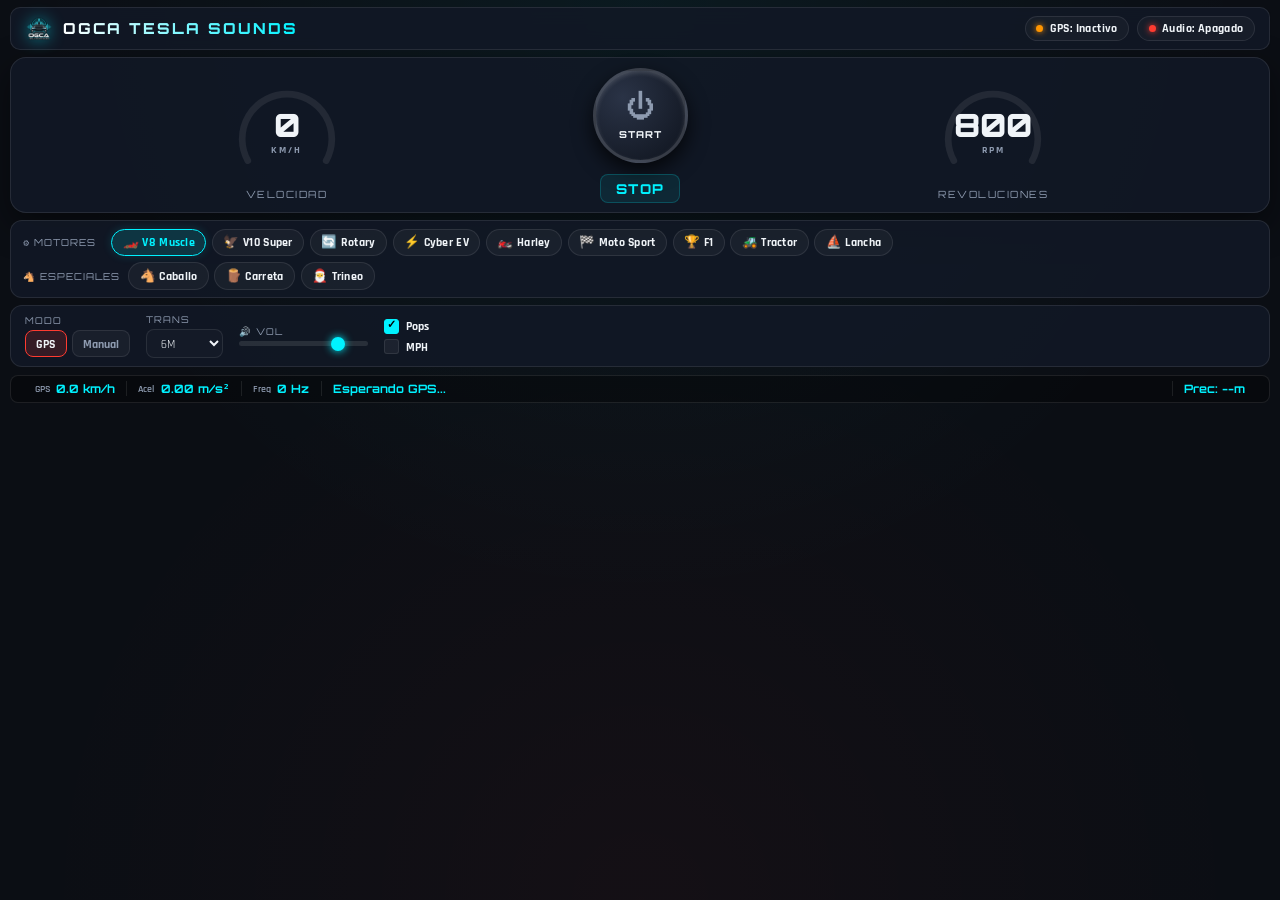
==== commit 22cd0afa: "feat: add OGCA branding, logo in header, and browser tab favicons" ====
--- a/index.html
+++ b/index.html
@@ -3,7 +3,10 @@
 <head>
   <meta charset="UTF-8" />
   <meta name="viewport" content="width=device-width, initial-scale=1.0, maximum-scale=1.0, user-scalable=no" />
-  <title>Tesla Engine Sound</title>
+  <title>OGCA Tesla Engine Sounds</title>
+  <link rel="icon" type="image/png" href="logo.png" />
+  <link rel="shortcut icon" href="logo.png" type="image/png" />
+  <link rel="apple-touch-icon" href="logo.png" />
   <link rel="stylesheet" href="styles.css" />
   <link rel="preconnect" href="https://fonts.googleapis.com">
   <link rel="preconnect" href="https://fonts.gstatic.com" crossorigin>
@@ -15,8 +18,8 @@
     <!-- ── HEADER ───────────────────────────────────────────────────────── -->
     <header class="top-bar">
       <div class="brand">
-        <span class="logo-icon">⚡</span>
-        <h1>TESLA SOUND</h1>
+        <img src="logo.png" alt="OGCA Logo" class="brand-logo" />
+        <h1>OGCA TESLA SOUNDS</h1>
       </div>
       <div class="status-badges">
         <div id="gps-status" class="badge badge-warning">
--- a/styles.css
+++ b/styles.css
@@ -54,7 +54,14 @@
   backdrop-filter: blur(10px);
 }
 
-.brand { display: flex; align-items: center; gap: 0.5rem; }
+.brand { display: flex; align-items: center; gap: 0.6rem; }
+
+.brand-logo {
+  height: 28px;
+  width: auto;
+  object-fit: contain;
+  filter: drop-shadow(0 0 8px rgba(0, 242, 255, 0.45));
+}
 
 .brand h1 {
   font-family: var(--tech);
@@ -66,12 +73,6 @@
   -webkit-text-fill-color: transparent;
 }
 
-.logo-icon {
-  font-size: 1.1rem;
-  color: var(--cyan);
-  filter: drop-shadow(0 0 6px var(--cyan));
-}
-
 .status-badges { display: flex; gap: 0.5rem; }
 
 .badge {
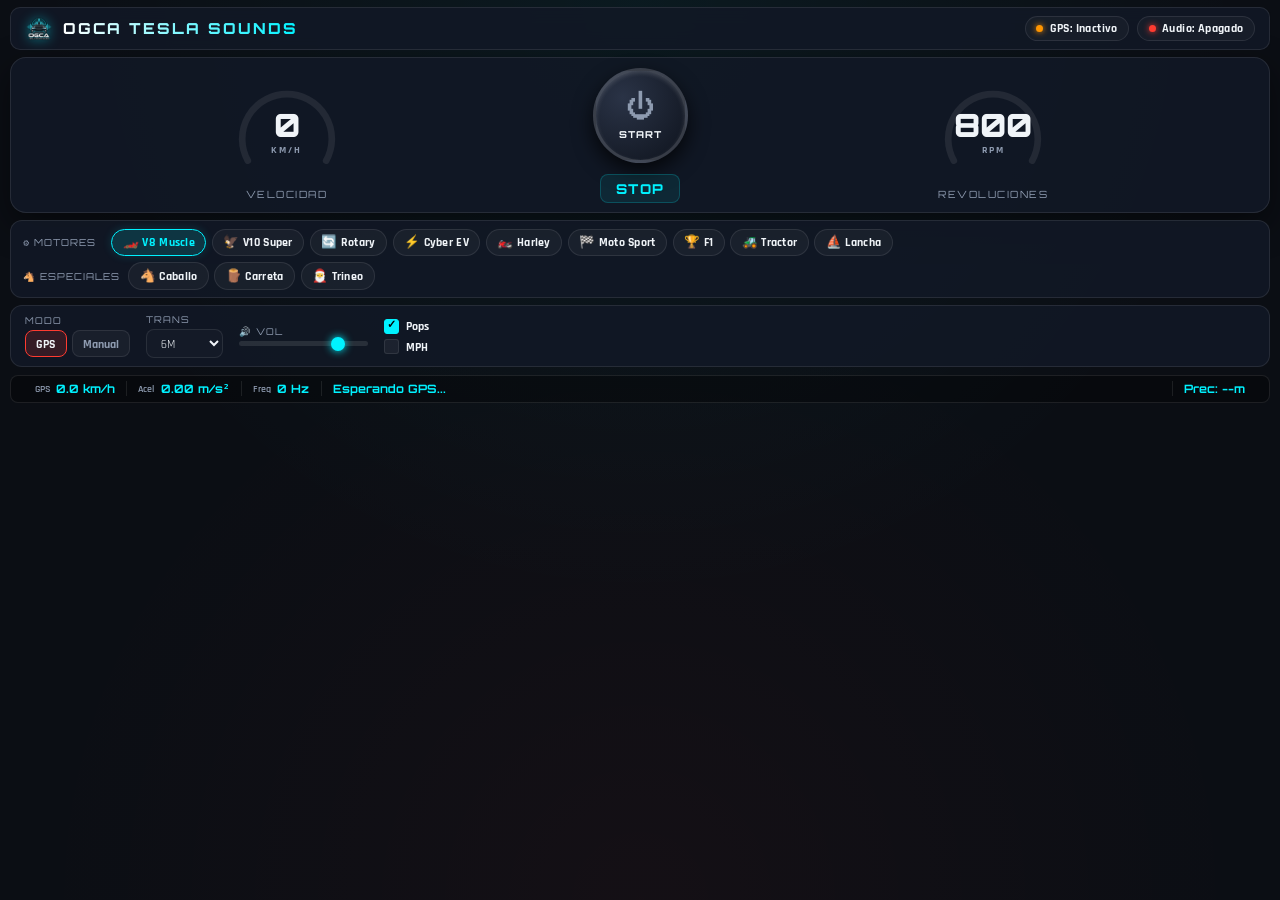
==== commit e0cffbb9: "fix: constrain brand logo size to 28px in header" ====
--- a/index.html
+++ b/index.html
@@ -18,7 +18,7 @@
     <!-- ── HEADER ───────────────────────────────────────────────────────── -->
     <header class="top-bar">
       <div class="brand">
-        <img src="logo.png" alt="OGCA Logo" class="brand-logo" />
+        <img src="logo.png" alt="OGCA Logo" class="brand-logo" width="30" height="30" style="width:30px; height:30px; max-width:30px; max-height:30px; flex-shrink:0;" />
         <h1>OGCA TESLA SOUNDS</h1>
       </div>
       <div class="status-badges">
--- a/styles.css
+++ b/styles.css
@@ -57,10 +57,15 @@
 .brand { display: flex; align-items: center; gap: 0.6rem; }
 
 .brand-logo {
-  height: 28px;
-  width: auto;
+  width: 28px !important;
+  height: 28px !important;
+  max-width: 28px !important;
+  max-height: 28px !important;
   object-fit: contain;
-  filter: drop-shadow(0 0 8px rgba(0, 242, 255, 0.45));
+  flex-shrink: 0;
+  display: inline-block;
+  vertical-align: middle;
+  filter: drop-shadow(0 0 6px rgba(0, 242, 255, 0.4));
 }
 
 .brand h1 {
